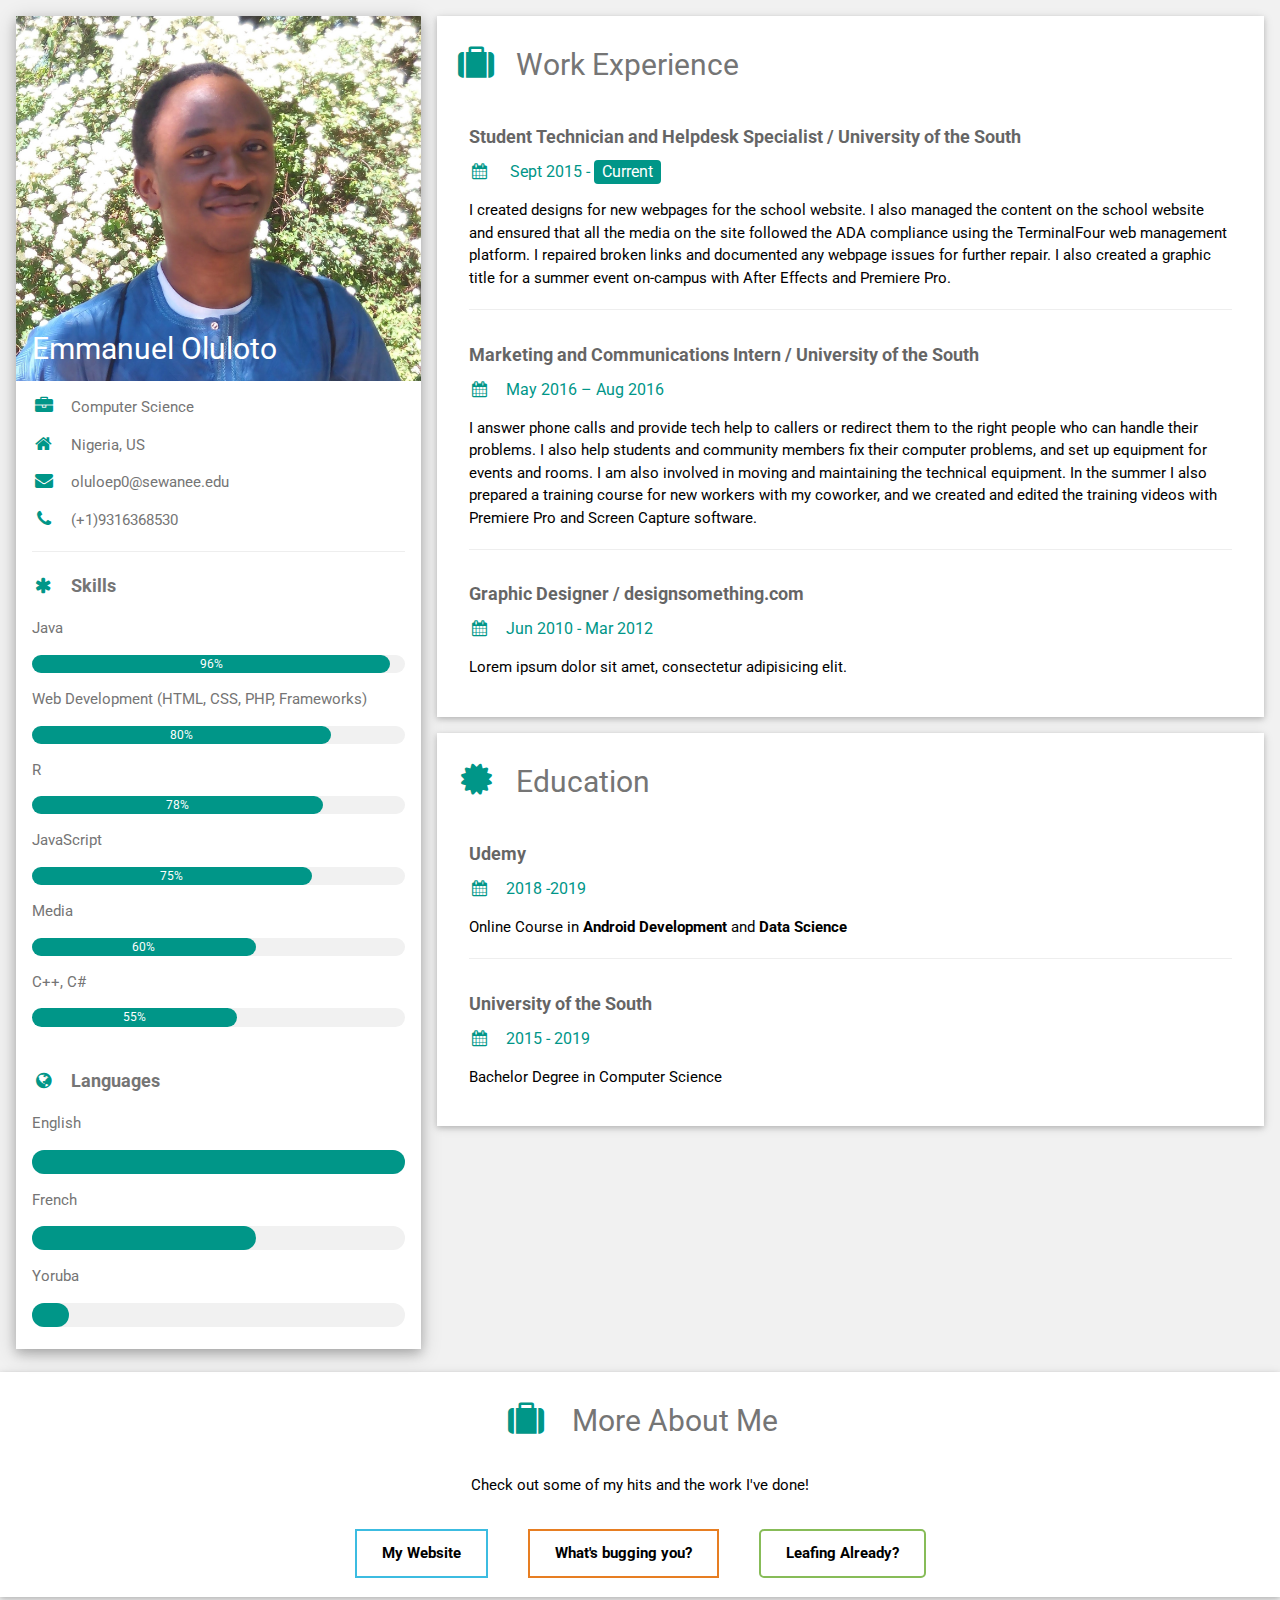
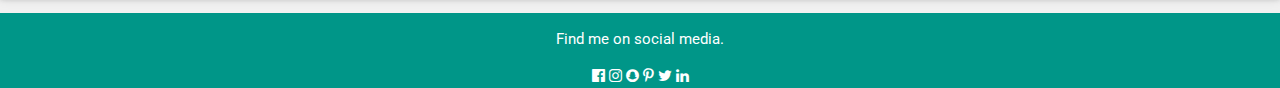
==== index.html @ 3fb33c18 "Initial commit" ====
<!DOCTYPE html>
<html>
<title> Emmanuel Hive Info Page</title>
<meta charset="UTF-8">
<meta name="viewport" content="width=device-width, initial-scale=1">
<link rel="stylesheet" href="https://www.w3schools.com/w3css/4/w3.css">
<link rel='stylesheet' href='https://fonts.googleapis.com/css?family=Roboto'>
<link rel="stylesheet" href="https://cdnjs.cloudflare.com/ajax/libs/font-awesome/4.7.0/css/font-awesome.min.css">
<link rel='stylesheet' href='buttonStyle2.css'>

<link rel="icon"  href="About_Us.png">
<style>
html,body,h1,h2,h3,h4,h5,h6 {font-family: "Roboto", sans-serif}
</style>
<body class="w3-light-grey">

<!-- Page Container -->
<div class="w3-content w3-margin-top" style="max-width:1400px;">

  <!-- The Grid -->
  <div class="w3-row-padding">
  
    <!-- Left Column -->
    <div class="w3-third">
    
      <div class="w3-white w3-text-grey w3-card-4">
        <div class="w3-display-container">
          <img src="me_close.jpg" style="width:100%" alt="Avatar">
          <div class="w3-display-bottomleft w3-container w3-text-black">
            <h2 style="color:white"> Emmanuel Oluloto</h2>
          </div>
        </div>
        <div class="w3-container">
          <p><i class="fa fa-briefcase fa-fw w3-margin-right w3-large w3-text-teal"></i>Computer Science</p>
          <p><i class="fa fa-home fa-fw w3-margin-right w3-large w3-text-teal"></i>Nigeria, US</p>
          <p><i class="fa fa-envelope fa-fw w3-margin-right w3-large w3-text-teal"></i>oluloep0@sewanee.edu</p>
          <p><i class="fa fa-phone fa-fw w3-margin-right w3-large w3-text-teal"></i>(+1)9316368530</p>
          <hr>

          <p class="w3-large"><b><i class="fa fa-asterisk fa-fw w3-margin-right w3-text-teal"></i>Skills</b></p>
          <p>Java</p>
          <div class="w3-light-grey w3-round-xlarge w3-small">
            <div class="w3-container w3-center w3-round-xlarge w3-teal" style="width:96%">96%</div>
          </div>
          <p>Web Development (HTML, CSS, PHP, Frameworks)</p>
          <div class="w3-light-grey w3-round-xlarge w3-small">
            <div class="w3-container w3-center w3-round-xlarge w3-teal" style="width:80%">
              <div class="w3-center w3-text-white">80%</div>
            </div>
          </div>
          <p>R</p>
          <div class="w3-light-grey w3-round-xlarge w3-small">
            <div class="w3-container w3-center w3-round-xlarge w3-teal" style="width:78%">78%</div>
          </div>
          <p>JavaScript</p>
          <div class="w3-light-grey w3-round-xlarge w3-small">
            <div class="w3-container w3-center w3-round-xlarge w3-teal" style="width:75%">75%</div>
          </div>
          <p>Media</p>
          <div class="w3-light-grey w3-round-xlarge w3-small">
            <div class="w3-container w3-center w3-round-xlarge w3-teal" style="width:60%">60%</div>
          </div>
          <p>C++, C#</p>
          <div class="w3-light-grey w3-round-xlarge w3-small">
            <div class="w3-container w3-center w3-round-xlarge w3-teal" style="width:55%">55%</div>
          </div>
          <br>

          <p class="w3-large w3-text-theme"><b><i class="fa fa-globe fa-fw w3-margin-right w3-text-teal"></i>Languages</b></p>
          <p>English</p>
          <div class="w3-light-grey w3-round-xlarge">
            <div class="w3-round-xlarge w3-teal" style="height:24px;width:100%"></div>
          </div>
          <p>French</p>
          <div class="w3-light-grey w3-round-xlarge">
            <div class="w3-round-xlarge w3-teal" style="height:24px;width:60%"></div>
          </div>
          <p>Yoruba</p>
          <div class="w3-light-grey w3-round-xlarge">
            <div class="w3-round-xlarge w3-teal" style="height:24px;width:10%"></div>
          </div>
          <br>
        </div>
      </div><br>

    <!-- End Left Column -->
    </div>

    <!-- Right Column -->
    <div class="w3-twothird">
    
      <div class="w3-container w3-card w3-white w3-margin-bottom">
        <h2 class="w3-text-grey w3-padding-16"><i class="fa fa-suitcase fa-fw w3-margin-right w3-xxlarge w3-text-teal"></i>Work Experience</h2>
        <div class="w3-container">
          <h5 class="w3-opacity"><b>Student Technician and Helpdesk Specialist  / University of the South</b></h5>
          <h6 class="w3-text-teal"><i class="fa fa-calendar fa-fw w3-margin-right"></i> Sept 2015 - <span class="w3-tag w3-teal w3-round">Current</span></h6>
          <p>I created designs for new webpages for the school website. I also managed the content on the school website and 
            ensured that all the media on the site followed the ADA compliance using the TerminalFour web management platform. 
            I repaired broken links and documented any webpage issues for further repair. I also created a graphic title for a 
            summer event on-campus with After Effects and Premiere Pro.</p>
          <hr>
        </div>
        <div class="w3-container">
          <h5 class="w3-opacity"><b>Marketing and Communications Intern /  University of the South</b></h5>
          <h6 class="w3-text-teal"><i class="fa fa-calendar fa-fw w3-margin-right"></i>May 2016 – Aug 2016</h6>
          <p>I answer phone calls and provide tech help to callers or redirect them to the right people who can 
            handle their problems. I also help students and community members fix their computer problems, and set up 
            equipment for events and rooms. I am also involved in moving and maintaining the technical equipment. 
              In the summer I also prepared a training course for new workers with my coworker, and we created and edited
               the training videos with Premiere Pro and Screen Capture software.</p>
          <hr>
        </div>
        <div class="w3-container">
          <h5 class="w3-opacity"><b>Graphic Designer / designsomething.com</b></h5>
          <h6 class="w3-text-teal"><i class="fa fa-calendar fa-fw w3-margin-right"></i>Jun 2010 - Mar 2012</h6>
          <p>Lorem ipsum dolor sit amet, consectetur adipisicing elit. </p><br>
        </div>
      </div>

      <div class="w3-container w3-card w3-white">
        <h2 class="w3-text-grey w3-padding-16"><i class="fa fa-certificate fa-fw w3-margin-right w3-xxlarge w3-text-teal"></i>Education</h2>
        <div class="w3-container">
          <h5 class="w3-opacity"><b>Udemy</b></h5>
          <h6 class="w3-text-teal"><i class="fa fa-calendar fa-fw w3-margin-right"></i>2018 -2019</h6>
          <p>Online Course in <b> Android Development </b> and <b>Data Science</b> </p>
          <hr>
        </div>

        <div class="w3-container">
          <h5 class="w3-opacity"><b> University of the South</b></h5>
          <h6 class="w3-text-teal"><i class="fa fa-calendar fa-fw w3-margin-right"></i>2015 - 2019</h6>
          <p>Bachelor Degree in Computer Science</p><br>
        </div>
      </div>

    <!-- End Right Column -->
    </div>
    
  <!-- End Grid -->
  </div>


  
  <!-- End Page Container -->
</div>
<a  id="mySites"> </a>
  <div class="buttons w3-container w3-card w3-white" style="text-align: center;">
    <h2 class="w3-text-grey w3-padding-16"><i class="fa fa-suitcase fa-fw w3-margin-right w3-xxlarge w3-text-teal"></i> More About Me</h2>

    <p> Check out some of my hits and the work I've done! </p>
    <a class="btn blue transparent effect-down" href="https://icyblaze16.wixsite.com/emmaloto"> My Website </a> 
    <a class="btn orange transparent effect-up" href="http://hive.sewanee.edu/oluloep0/bugproj/buginfo.html"> What's bugging you? </a>
    <a class="btn light-green transparent rounded effect-right" href="http://newsewaneeplants-com.stackstaging.com/"> Leafing Already? </a>
    
  </div>

<footer class="w3-container w3-teal w3-center w3-margin-top">
  <p>Find me on social media.</p>
  <i class="fa fa-facebook-official w3-hover-opacity"></i>
  <i class="fa fa-instagram w3-hover-opacity"></i>
  <i class="fa fa-snapchat w3-hover-opacity"></i>
  <i class="fa fa-pinterest-p w3-hover-opacity"></i>
  <i class="fa fa-twitter w3-hover-opacity"></i>
  <i class="fa fa-linkedin w3-hover-opacity"></i>

</footer>

</body>
</html>
---- buttonStyle2.css ----
/* https://codepen.io/anandaprojapati/full/KgvNvv/ */
.btn {
  background: transparent;
  border: 2px solid transparent;
  box-sizing: border-box;
  cursor: pointer;
  font-size: 1rem;
  font-weight: 700;
  line-height: 1;
  margin: 18px;
  padding: 15px 25px;
  text-align: center;
  text-decoration: none;
  display: inline-block;
  outline: none;
  position: relative;
  top: 0;
  text-shadow: 0 1px 1px rgba(0, 0, 0, 0.5);
  -webkit-transition: all 0.2s ease-in-out 0s;
  -moz-transition: all 0.2s ease-in-out 0s;
  -ms-transition: all 0.2s ease-in-out 0s;
  transition: all 0.2s ease-in-out 0s;
}

.green {
  background: #10bc98;
  color: #fff;
  box-shadow: 0 3px 0 #0c8d72;
}
.green:hover {
  background: #13d7ae;
}
.green:active, .green:focus {
  background: #0fae8d;
}
.green.press-me:active {
  box-shadow: 0 2px 0 #0c8d72;
}
.green.transparent {
  border-color: #10bc98;
}
.green.effect-left:after, .green.effect-right:after, .green.effect-up:after, .green.effect-down:after, .green.effect-horiz:after, .green.effect-vart:after, .green.effect-box:after, .green.effect-down-left:after, .green.effect-up-right:after {
  background: #13d7ae;
}
.green.effect-glow:hover {
  box-shadow: 0 0 10px 0 #10bc98 inset, 0 0 10px 2px #10bc98;
}

.light-green {
  background: #87bc58;
  color: #fff;
  box-shadow: 0 3px 0 #6ea140;
}
.light-green:hover {
  background: #c0da82;
}
.light-green:active, .light-green:focus {
  background: #7fb84d;
}
.light-green.press-me:active {
  box-shadow: 0 2px 0 #6ea140;
}
.light-green.transparent {
  border-color: #87bc58;
}
.light-green.effect-left:after, .light-green.effect-right:after, .light-green.effect-up:after, .light-green.effect-down:after, .light-green.effect-horiz:after, .light-green.effect-vart:after, .light-green.effect-box:after, .light-green.effect-down-left:after, .light-green.effect-up-right:after {
  background: #c0da82;
}
.light-green.effect-glow:hover {
  box-shadow: 0 0 10px 0 #87bc58 inset, 0 0 10px 2px #87bc58;
}

.orange {
  background: #e77e22;
  color: #fff;
  box-shadow: 0 3px 0 #c16515;
}
.orange:hover {
  background: #f6b417;
}
.orange:active, .orange:focus {
  background: #dd7418;
}
.orange.press-me:active {
  box-shadow: 0 2px 0 #c16515;
}
.orange.transparent {
  border-color: #e77e22;
}
.orange.effect-left:after, .orange.effect-right:after, .orange.effect-up:after, .orange.effect-down:after, .orange.effect-horiz:after, .orange.effect-vart:after, .orange.effect-box:after, .orange.effect-down-left:after, .orange.effect-up-right:after {
  background: #f6b417;
}
.orange.effect-glow:hover {
  box-shadow: 0 0 10px 0 #e77e22 inset, 0 0 10px 2px #e77e22;
}

.blue {
  background: #3cbce1;
  color: #fff;
  box-shadow: 0 3px 0 #1fa4cb;
}
.blue:hover {
  background: #56d7ed;
}
.blue:active, .blue:focus {
  background: #2fb7df;
}
.blue.press-me:active {
  box-shadow: 0 2px 0 #1fa4cb;
}
.blue.transparent {
  border-color: #3cbce1;
}
.blue.effect-left:after, .blue.effect-right:after, .blue.effect-up:after, .blue.effect-down:after, .blue.effect-horiz:after, .blue.effect-vart:after, .blue.effect-box:after, .blue.effect-down-left:after, .blue.effect-up-right:after {
  background: #56d7ed;
}
.blue.effect-glow:hover {
  box-shadow: 0 0 10px 0 #3cbce1 inset, 0 0 10px 2px #3cbce1;
}

.purple {
  background: #9a59b5;
  color: #fff;
  box-shadow: 0 3px 0 #7f4497;
}
.purple:hover {
  background: #c472e6;
}
.purple:active, .purple:focus {
  background: #944fb0;
}
.purple.press-me:active {
  box-shadow: 0 2px 0 #7f4497;
}
.purple.transparent {
  border-color: #9a59b5;
}
.purple.effect-left:after, .purple.effect-right:after, .purple.effect-up:after, .purple.effect-down:after, .purple.effect-horiz:after, .purple.effect-vart:after, .purple.effect-box:after, .purple.effect-down-left:after, .purple.effect-up-right:after {
  background: #c472e6;
}
.purple.effect-glow:hover {
  box-shadow: 0 0 10px 0 #9a59b5 inset, 0 0 10px 2px #9a59b5;
}

.yellow {
  background: #fac75a;
  color: #fff;
  box-shadow: 0 3px 0 #f9b629;
}
.yellow:hover {
  background: #fce17a;
}
.yellow:active, .yellow:focus {
  background: #fac24b;
}
.yellow.press-me:active {
  box-shadow: 0 2px 0 #f9b629;
}
.yellow.transparent {
  border-color: #fac75a;
}
.yellow.effect-left:after, .yellow.effect-right:after, .yellow.effect-up:after, .yellow.effect-down:after, .yellow.effect-horiz:after, .yellow.effect-vart:after, .yellow.effect-box:after, .yellow.effect-down-left:after, .yellow.effect-up-right:after {
  background: #fce17a;
}
.yellow.effect-glow:hover {
  box-shadow: 0 0 10px 0 #fac75a inset, 0 0 10px 2px #fac75a;
}

.grey {
  background: #4c4c4c;
  color: #fff;
  box-shadow: 0 3px 0 #333333;
}
.grey:hover {
  background: #747373;
}
.grey:active, .grey:focus {
  background: #444444;
}
.grey.press-me:active {
  box-shadow: 0 2px 0 #333333;
}
.grey.transparent {
  border-color: #4c4c4c;
}
.grey.effect-left:after, .grey.effect-right:after, .grey.effect-up:after, .grey.effect-down:after, .grey.effect-horiz:after, .grey.effect-vart:after, .grey.effect-box:after, .grey.effect-down-left:after, .grey.effect-up-right:after {
  background: #747373;
}
.grey.effect-glow:hover {
  box-shadow: 0 0 10px 0 #4c4c4c inset, 0 0 10px 2px #4c4c4c;
}

.red {
  background: #e84c3d;
  color: #fff;
  box-shadow: 0 3px 0 #d82a1a;
}
.red:hover {
  background: #f57b8a;
}
.red:active, .red:focus {
  background: #e63b2b;
}
.red.press-me:active {
  box-shadow: 0 2px 0 #d82a1a;
}
.red.transparent {
  border-color: #e84c3d;
}
.red.effect-left:after, .red.effect-right:after, .red.effect-up:after, .red.effect-down:after, .red.effect-horiz:after, .red.effect-vart:after, .red.effect-box:after, .red.effect-down-left:after, .red.effect-up-right:after {
  background: #f57b8a;
}
.red.effect-glow:hover {
  box-shadow: 0 0 10px 0 #e84c3d inset, 0 0 10px 2px #e84c3d;
}

.dark-blue {
  background: #34495e;
  color: #fff;
  box-shadow: 0 3px 0 #22303d;
}
.dark-blue:hover {
  background: #425c77;
}
.dark-blue:active, .dark-blue:focus {
  background: #2f4154;
}
.dark-blue.press-me:active {
  box-shadow: 0 2px 0 #22303d;
}
.dark-blue.transparent {
  border-color: #34495e;
}
.dark-blue.effect-left:after, .dark-blue.effect-right:after, .dark-blue.effect-up:after, .dark-blue.effect-down:after, .dark-blue.effect-horiz:after, .dark-blue.effect-vart:after, .dark-blue.effect-box:after, .dark-blue.effect-down-left:after, .dark-blue.effect-up-right:after {
  background: #425c77;
}
.dark-blue.effect-glow:hover {
  box-shadow: 0 0 10px 0 #34495e inset, 0 0 10px 2px #34495e;
}

.ash-grey {
  background: #bec3c7;
  color: #fff;
  box-shadow: 0 3px 0 #a3aaaf;
}
.ash-grey:hover {
  background: #d0d5d9;
}
.ash-grey:active, .ash-grey:focus {
  background: #b0b6bb;
}
.ash-grey.press-me:active {
  box-shadow: 0 2px 0 #a3aaaf;
}
.ash-grey.transparent {
  border-color: #bec3c7;
}
.ash-grey.effect-left:after, .ash-grey.effect-right:after, .ash-grey.effect-up:after, .ash-grey.effect-down:after, .ash-grey.effect-horiz:after, .ash-grey.effect-vart:after, .ash-grey.effect-box:after, .ash-grey.effect-down-left:after, .ash-grey.effect-up-right:after {
  background: #d0d5d9;
}
.ash-grey.effect-glow:hover {
  box-shadow: 0 0 10px 0 #bec3c7 inset, 0 0 10px 2px #bec3c7;
}

.rounded {
  border-radius: 5px;
}
.rounded[class*='effect-']:after {
  border-radius: 5px;
}

.full-rounded {
  border-radius: 20em;
}
.full-rounded[class*='effect-']:after {
  border-radius: 20em;
}

.press-me:active {
  top: 3px;
}

.transparent {
  background: none;
  box-shadow: none;
  text-shadow: none;
  color: #000;
}

[class*='effect-']:hover, [class*='effect-']:active, [class*='effect-']:focus {
  background: none;
}
[class*='effect-']:after {
  content: "";
  position: absolute;
  -webkit-transition: all 0.3s ease 0s;
  -moz-transition: all 0.3s ease 0s;
  -ms-transition: all 0.3s ease 0s;
  transition: all 0.3s ease 0s;
  z-index: -1;
}

.effect-left:after {
  height: 100%;
  left: 0;
  top: 0;
  width: 0;
}

.effect-left:hover:after {
  width: 100%;
}

.effect-right:after {
  height: 100%;
  right: 0;
  top: 0;
  width: 0;
}

.effect-right:hover:after {
  width: 100%;
}

.effect-up:after {
  width: 100%;
  left: 0;
  top: 0;
  height: 0;
}

.effect-up:hover:after {
  height: 100%;
}

.effect-down:after {
  width: 100%;
  left: 0;
  bottom: 0;
  height: 0;
}

.effect-down:hover:after {
  height: 100%;
}

.effect-horiz:after {
  height: 100%;
  left: 50%;
  top: 0;
  width: 0;
}

.effect-horiz:hover:after {
  width: 100%;
  left: 0;
}

.effect-vart:after {
  width: 100%;
  top: 50%;
  left: 0;
  height: 0;
}

.effect-vart:hover:after {
  height: 100%;
  top: 0;
}

.effect-box:after {
  width: 0;
  top: 50%;
  left: 50%;
  height: 0;
}

.effect-box:hover:after {
  width: 100%;
  top: 0;
  left: 0;
  height: 100%;
}

.effect-down-left:after {
  width: 0;
  top: 0;
  left: 0;
  height: 0;
}

.effect-down-left:hover:after {
  width: 100%;
  height: 100%;
}

.effect-up-right:after {
  width: 0;
  right: 0;
  bottom: 0;
  height: 0;
}

.effect-up-right:hover:after {
  width: 100%;
  height: 100%;
}
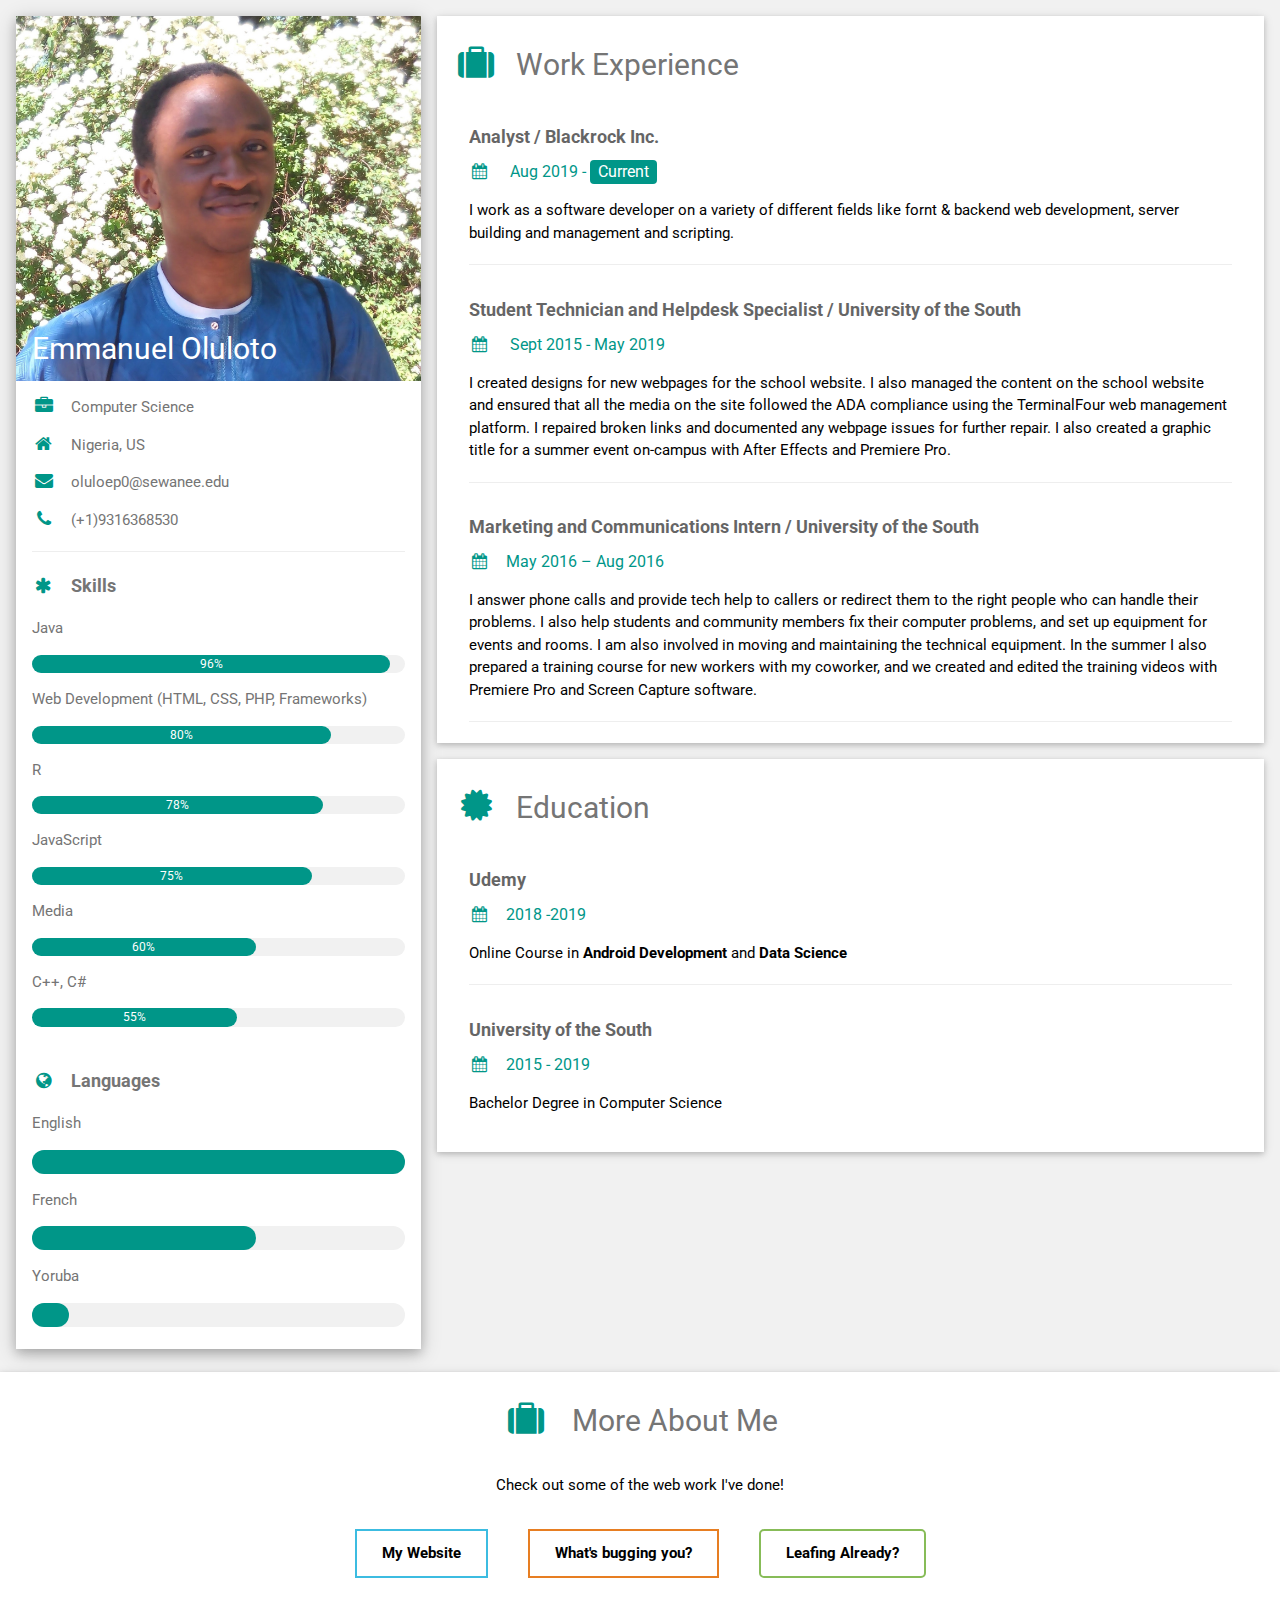
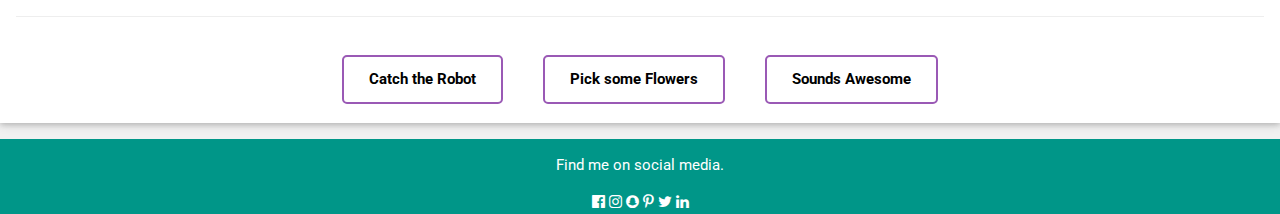
==== commit 022be722: "Added README and more page info" ====
--- a/index.html
+++ b/index.html
@@ -1,6 +1,6 @@
 <!DOCTYPE html>
 <html>
-<title> Emmanuel Hive Info Page</title>
+<title> Emmanuel Oluloto's Bio</title>
 <meta charset="UTF-8">
 <meta name="viewport" content="width=device-width, initial-scale=1">
 <link rel="stylesheet" href="https://www.w3schools.com/w3css/4/w3.css">
@@ -91,9 +91,16 @@
     
       <div class="w3-container w3-card w3-white w3-margin-bottom">
         <h2 class="w3-text-grey w3-padding-16"><i class="fa fa-suitcase fa-fw w3-margin-right w3-xxlarge w3-text-teal"></i>Work Experience</h2>
+
+        <div class="w3-container">
+          <h5 class="w3-opacity"><b> Analyst  / Blackrock Inc. </b></h5>
+          <h6 class="w3-text-teal"><i class="fa fa-calendar fa-fw w3-margin-right"></i> Aug 2019 - <span class="w3-tag w3-teal w3-round">Current</span></h6>
+          <p> I work as a software developer on a variety of different fields like fornt & backend web development, server building and management and scripting.</p>
+          <hr>
+        </div>        
         <div class="w3-container">
           <h5 class="w3-opacity"><b>Student Technician and Helpdesk Specialist  / University of the South</b></h5>
-          <h6 class="w3-text-teal"><i class="fa fa-calendar fa-fw w3-margin-right"></i> Sept 2015 - <span class="w3-tag w3-teal w3-round">Current</span></h6>
+          <h6 class="w3-text-teal"><i class="fa fa-calendar fa-fw w3-margin-right"></i> Sept 2015 - May 2019</h6>
           <p>I created designs for new webpages for the school website. I also managed the content on the school website and 
             ensured that all the media on the site followed the ADA compliance using the TerminalFour web management platform. 
             I repaired broken links and documented any webpage issues for further repair. I also created a graphic title for a 
@@ -110,11 +117,12 @@
                the training videos with Premiere Pro and Screen Capture software.</p>
           <hr>
         </div>
-        <div class="w3-container">
+<!--         <div class="w3-container">
           <h5 class="w3-opacity"><b>Graphic Designer / designsomething.com</b></h5>
           <h6 class="w3-text-teal"><i class="fa fa-calendar fa-fw w3-margin-right"></i>Jun 2010 - Mar 2012</h6>
           <p>Lorem ipsum dolor sit amet, consectetur adipisicing elit. </p><br>
-        </div>
+        </div> -->
+
       </div>
 
       <div class="w3-container w3-card w3-white">
@@ -143,14 +151,18 @@
   
   <!-- End Page Container -->
 </div>
-<a  id="mySites"> </a>
+<!-- <a  id="mySites"> </a> -->
   <div class="buttons w3-container w3-card w3-white" style="text-align: center;">
     <h2 class="w3-text-grey w3-padding-16"><i class="fa fa-suitcase fa-fw w3-margin-right w3-xxlarge w3-text-teal"></i> More About Me</h2>
 
-    <p> Check out some of my hits and the work I've done! </p>
+    <p id="mySites"> Check out some of the web work I've done! </p>
     <a class="btn blue transparent effect-down" href="https://icyblaze16.wixsite.com/emmaloto"> My Website </a> 
     <a class="btn orange transparent effect-up" href="http://hive.sewanee.edu/oluloep0/bugproj/buginfo.html"> What's bugging you? </a>
     <a class="btn light-green transparent rounded effect-right" href="http://newsewaneeplants-com.stackstaging.com/"> Leafing Already? </a>
+    <hr>
+    <a class="btn purple transparent rounded effect-right" href="http://hive.sewanee.edu/oluloep0/web-projects/Robo-Click/"> Catch the Robot </a>
+    <a class="btn purple transparent rounded effect-right" href="http://hive.sewanee.edu/oluloep0/web-projects/Flower_Picker/"> Pick some Flowers </a>
+    <a class="btn purple transparent rounded effect-right" href="http://hive.sewanee.edu/oluloep0/web-projects/Audio_Player/"> Sounds Awesome </a>
     
   </div>
 
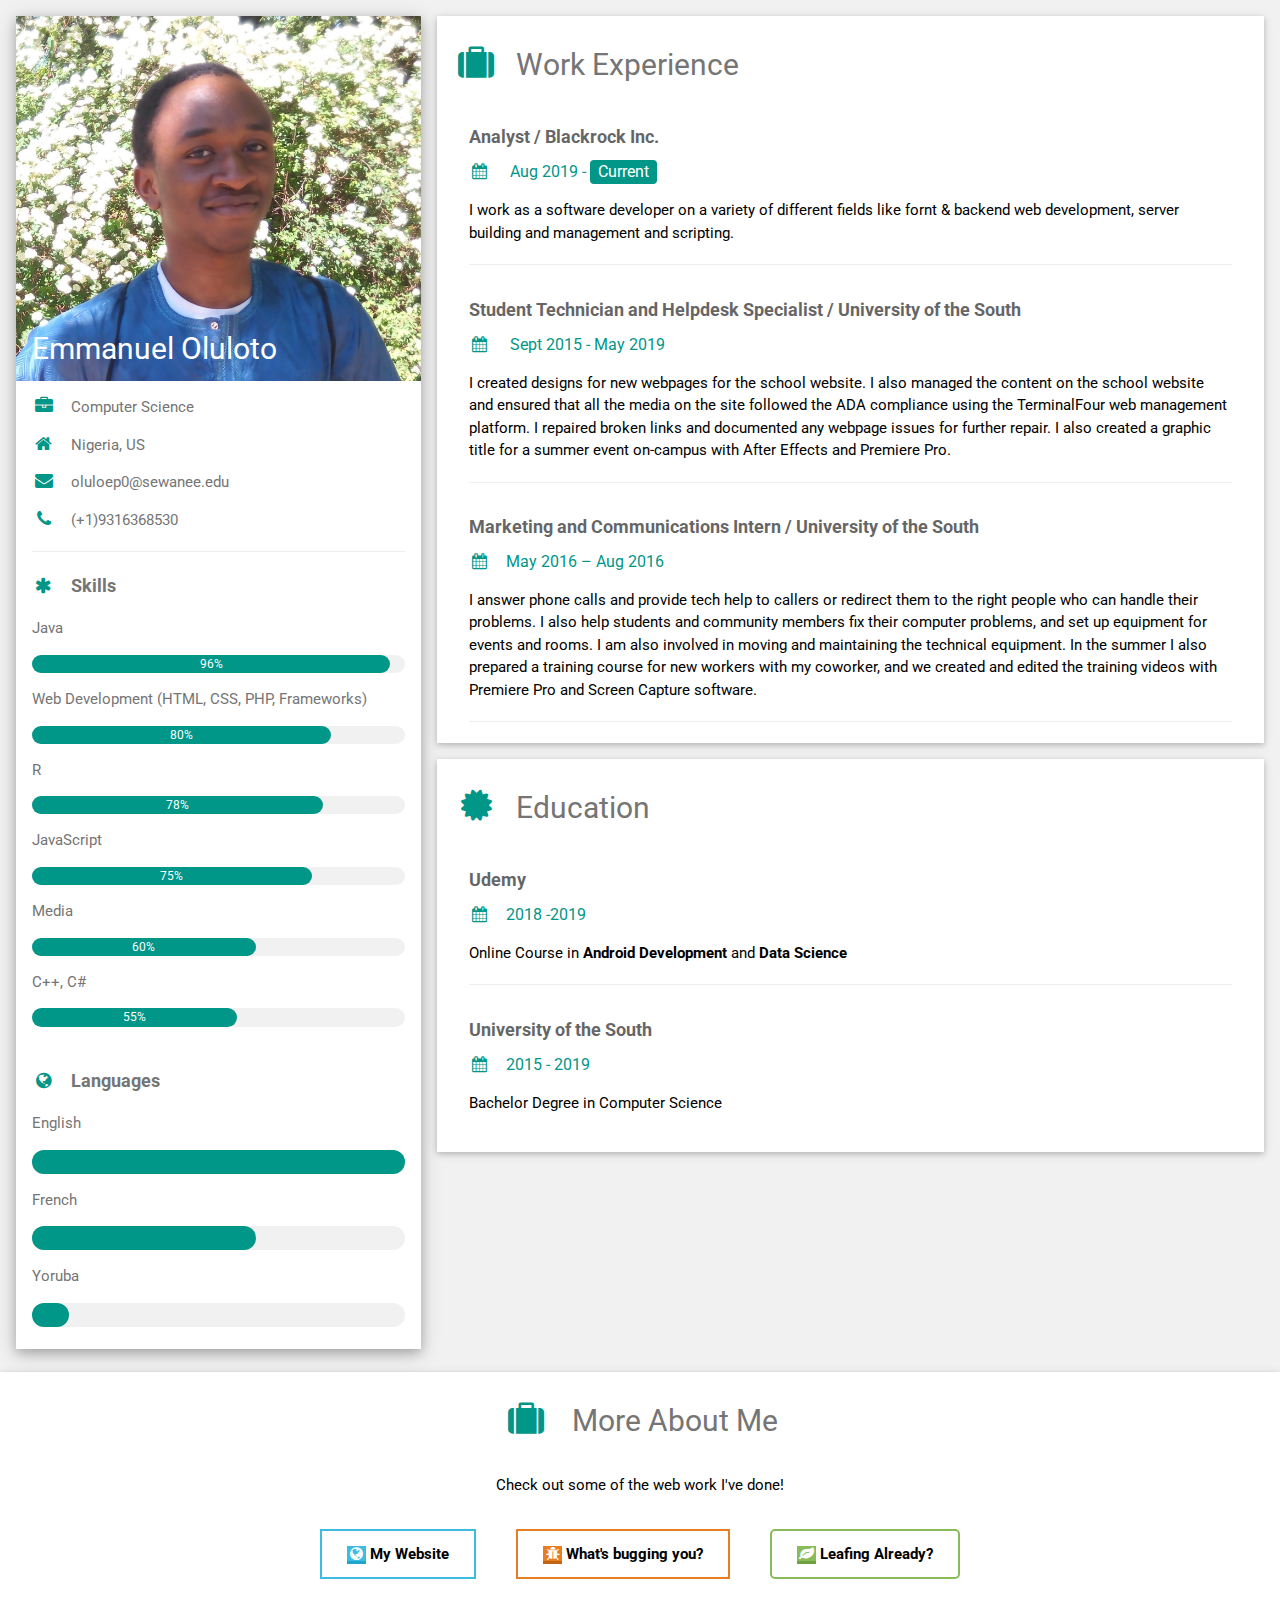
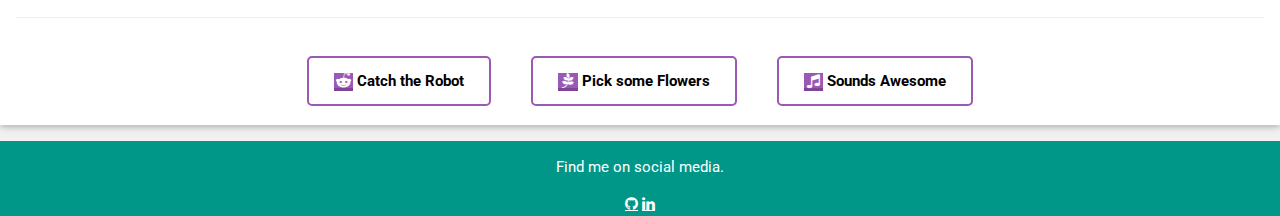
==== commit c7e7e61b: "Made a few asthetic changes" ====
--- a/index.html
+++ b/index.html
@@ -6,7 +6,7 @@
 <link rel="stylesheet" href="https://www.w3schools.com/w3css/4/w3.css">
 <link rel='stylesheet' href='https://fonts.googleapis.com/css?family=Roboto'>
 <link rel="stylesheet" href="https://cdnjs.cloudflare.com/ajax/libs/font-awesome/4.7.0/css/font-awesome.min.css">
-<link rel='stylesheet' href='buttonStyle2.css'>
+<link rel='stylesheet' href='buttonStyleCustom.css'>
 
 <link rel="icon"  href="About_Us.png">
 <style>
@@ -151,29 +151,26 @@
   
   <!-- End Page Container -->
 </div>
-<!-- <a  id="mySites"> </a> -->
+<!-- <a  id="myWebApps"> </a> -->
+<!-- Looking for icon guide? https://fontawesome.com/v4.7.0/icons/ -->
   <div class="buttons w3-container w3-card w3-white" style="text-align: center;">
     <h2 class="w3-text-grey w3-padding-16"><i class="fa fa-suitcase fa-fw w3-margin-right w3-xxlarge w3-text-teal"></i> More About Me</h2>
 
-    <p id="mySites"> Check out some of the web work I've done! </p>
-    <a class="btn blue transparent effect-down" href="https://icyblaze16.wixsite.com/emmaloto"> My Website </a> 
-    <a class="btn orange transparent effect-up" href="http://hive.sewanee.edu/oluloep0/bugproj/buginfo.html"> What's bugging you? </a>
-    <a class="btn light-green transparent rounded effect-right" href="http://newsewaneeplants-com.stackstaging.com/"> Leafing Already? </a>
+    <p id="myWebApps"> Check out some of the web work I've done! </p>
+    <a class="btn blue transparent effect-down" href="https://icyblaze16.wixsite.com/emmaloto"> <span class="fa fa-globe fa-fw blue"></span> My Website </a> 
+    <a class="btn orange transparent effect-up" href="http://hive.sewanee.edu/oluloep0/bugproj/buginfo.html"> <span class="fa fa-bug fa-fw orange"></span> What's bugging you? </a>
+    <a class="btn light-green transparent rounded effect-right" href="http://newsewaneeplants-com.stackstaging.com/"> <span class="fa fa-leaf fa-fw light-green"></span>  Leafing Already? </a>
     <hr>
-    <a class="btn purple transparent rounded effect-right" href="http://hive.sewanee.edu/oluloep0/web-projects/Robo-Click/"> Catch the Robot </a>
-    <a class="btn purple transparent rounded effect-right" href="http://hive.sewanee.edu/oluloep0/web-projects/Flower_Picker/"> Pick some Flowers </a>
-    <a class="btn purple transparent rounded effect-right" href="http://hive.sewanee.edu/oluloep0/web-projects/Audio_Player/"> Sounds Awesome </a>
+    <a class="btn purple transparent rounded effect-right" href="http://hive.sewanee.edu/oluloep0/web-projects/Robo-Click/"> <span class="fa fa-reddit-alien fa-fw purple"></span>  Catch the Robot </a>
+    <a class="btn purple transparent rounded effect-right" href="http://hive.sewanee.edu/oluloep0/web-projects/Flower_Picker/"> <span class="fa fa-pagelines fa-fw purple"></span>  Pick some Flowers </a>
+    <a class="btn purple transparent rounded effect-right" href="http://hive.sewanee.edu/oluloep0/web-projects/Audio_Player/"> <span class="fa fa-music fa-fw purple"></span> Sounds Awesome </a>
     
   </div>
 
 <footer class="w3-container w3-teal w3-center w3-margin-top">
   <p>Find me on social media.</p>
-  <i class="fa fa-facebook-official w3-hover-opacity"></i>
-  <i class="fa fa-instagram w3-hover-opacity"></i>
-  <i class="fa fa-snapchat w3-hover-opacity"></i>
-  <i class="fa fa-pinterest-p w3-hover-opacity"></i>
-  <i class="fa fa-twitter w3-hover-opacity"></i>
-  <i class="fa fa-linkedin w3-hover-opacity"></i>
+  <a class="fa fa-github   w3-hover-opacity" href="https://github.com/Emmaloto" >  </a>
+  <a class="fa fa-linkedin w3-hover-opacity" href="https://www.linkedin.com/in/emmanuel-oluloto-9482a4102/" >  </a>
 
 </footer>
 
--- a/buttonStyleCustom.css
+++ b/buttonStyleCustom.css
@@ -0,0 +1,407 @@
+/* https://codepen.io/anandaprojapati/full/KgvNvv/ */
+.btn {
+  background: transparent;
+  border: 2px solid transparent;
+  box-sizing: border-box;
+  cursor: pointer;
+  font-size: 1rem;
+  font-weight: 700;
+  line-height: 1;
+  margin: 18px;
+  padding: 15px 25px;
+  text-align: center;
+  text-decoration: none;
+  display: inline-block;
+  outline: none;
+  position: relative;
+  top: 0;
+  text-shadow: 0 1px 1px rgba(0, 0, 0, 0.5);
+  -webkit-transition: all 0.2s ease-in-out 0s;
+  -moz-transition: all 0.2s ease-in-out 0s;
+  -ms-transition: all 0.2s ease-in-out 0s;
+  transition: all 0.2s ease-in-out 0s;
+}
+
+.green {
+  background: #10bc98;
+  color: #fff;
+  box-shadow: 0 3px 0 #0c8d72;
+}
+.green:hover {
+  background: #13d7ae;
+}
+.green:active, .green:focus {
+  background: #0fae8d;
+}
+.green.press-me:active {
+  box-shadow: 0 2px 0 #0c8d72;
+}
+.green.transparent {
+  border-color: #10bc98;
+}
+.green.effect-left:after, .green.effect-right:after, .green.effect-up:after, .green.effect-down:after, .green.effect-horiz:after, .green.effect-vart:after, .green.effect-box:after, .green.effect-down-left:after, .green.effect-up-right:after {
+  background: #13d7ae;
+}
+.green.effect-glow:hover {
+  box-shadow: 0 0 10px 0 #10bc98 inset, 0 0 10px 2px #10bc98;
+}
+
+.light-green {
+  background: #87bc58;
+  color: #fff;
+  box-shadow: 0 3px 0 #6ea140;
+}
+.light-green:hover {
+  background: #c0da82;
+}
+.light-green:active, .light-green:focus {
+  background: #7fb84d;
+}
+.light-green.press-me:active {
+  box-shadow: 0 2px 0 #6ea140;
+}
+.light-green.transparent {
+  border-color: #87bc58;
+}
+.light-green.effect-left:after, .light-green.effect-right:after, .light-green.effect-up:after, .light-green.effect-down:after, .light-green.effect-horiz:after, .light-green.effect-vart:after, .light-green.effect-box:after, .light-green.effect-down-left:after, .light-green.effect-up-right:after {
+  background: #c0da82;
+}
+.light-green.effect-glow:hover {
+  box-shadow: 0 0 10px 0 #87bc58 inset, 0 0 10px 2px #87bc58;
+}
+
+.orange {
+  background: #e77e22;
+  color: #fff;
+  box-shadow: 0 3px 0 #c16515;
+}
+.orange:hover {
+  background: #f6b417;
+}
+.orange:active, .orange:focus {
+  background: #dd7418;
+}
+.orange.press-me:active {
+  box-shadow: 0 2px 0 #c16515;
+}
+.orange.transparent {
+  border-color: #e77e22;
+}
+.orange.effect-left:after, .orange.effect-right:after, .orange.effect-up:after, .orange.effect-down:after, .orange.effect-horiz:after, .orange.effect-vart:after, .orange.effect-box:after, .orange.effect-down-left:after, .orange.effect-up-right:after {
+  background: #f6b417;
+}
+.orange.effect-glow:hover {
+  box-shadow: 0 0 10px 0 #e77e22 inset, 0 0 10px 2px #e77e22;
+}
+
+.blue {
+  background: #3cbce1;
+  color: #fff;
+  box-shadow: 0 3px 0 #1fa4cb;
+}
+.blue:hover {
+  background: #56d7ed;
+}
+.blue:active, .blue:focus {
+  background: #2fb7df;
+}
+.blue.press-me:active {
+  box-shadow: 0 2px 0 #1fa4cb;
+}
+.blue.transparent {
+  border-color: #3cbce1;
+}
+.blue.effect-left:after, .blue.effect-right:after, .blue.effect-up:after, .blue.effect-down:after, .blue.effect-horiz:after, .blue.effect-vart:after, .blue.effect-box:after, .blue.effect-down-left:after, .blue.effect-up-right:after {
+  background: #56d7ed;
+}
+.blue.effect-glow:hover {
+  box-shadow: 0 0 10px 0 #3cbce1 inset, 0 0 10px 2px #3cbce1;
+}
+
+.purple {
+  background: #9a59b5;
+  color: #fff;
+  box-shadow: 0 3px 0 #7f4497;
+}
+.purple:hover {
+  background: #c472e6;
+}
+.purple:active, .purple:focus {
+  background: #944fb0;
+}
+.purple.press-me:active {
+  box-shadow: 0 2px 0 #7f4497;
+}
+.purple.transparent {
+  border-color: #9a59b5;
+}
+.purple.effect-left:after, .purple.effect-right:after, .purple.effect-up:after, .purple.effect-down:after, .purple.effect-horiz:after, .purple.effect-vart:after, .purple.effect-box:after, .purple.effect-down-left:after, .purple.effect-up-right:after {
+  background: #c472e6;
+}
+.purple.effect-glow:hover {
+  box-shadow: 0 0 10px 0 #9a59b5 inset, 0 0 10px 2px #9a59b5;
+}
+
+.yellow {
+  background: #fac75a;
+  color: #fff;
+  box-shadow: 0 3px 0 #f9b629;
+}
+.yellow:hover {
+  background: #fce17a;
+}
+.yellow:active, .yellow:focus {
+  background: #fac24b;
+}
+.yellow.press-me:active {
+  box-shadow: 0 2px 0 #f9b629;
+}
+.yellow.transparent {
+  border-color: #fac75a;
+}
+.yellow.effect-left:after, .yellow.effect-right:after, .yellow.effect-up:after, .yellow.effect-down:after, .yellow.effect-horiz:after, .yellow.effect-vart:after, .yellow.effect-box:after, .yellow.effect-down-left:after, .yellow.effect-up-right:after {
+  background: #fce17a;
+}
+.yellow.effect-glow:hover {
+  box-shadow: 0 0 10px 0 #fac75a inset, 0 0 10px 2px #fac75a;
+}
+
+.grey {
+  background: #4c4c4c;
+  color: #fff;
+  box-shadow: 0 3px 0 #333333;
+}
+.grey:hover {
+  background: #747373;
+}
+.grey:active, .grey:focus {
+  background: #444444;
+}
+.grey.press-me:active {
+  box-shadow: 0 2px 0 #333333;
+}
+.grey.transparent {
+  border-color: #4c4c4c;
+}
+.grey.effect-left:after, .grey.effect-right:after, .grey.effect-up:after, .grey.effect-down:after, .grey.effect-horiz:after, .grey.effect-vart:after, .grey.effect-box:after, .grey.effect-down-left:after, .grey.effect-up-right:after {
+  background: #747373;
+}
+.grey.effect-glow:hover {
+  box-shadow: 0 0 10px 0 #4c4c4c inset, 0 0 10px 2px #4c4c4c;
+}
+
+.red {
+  background: #e84c3d;
+  color: #fff;
+  box-shadow: 0 3px 0 #d82a1a;
+}
+.red:hover {
+  background: #f57b8a;
+}
+.red:active, .red:focus {
+  background: #e63b2b;
+}
+.red.press-me:active {
+  box-shadow: 0 2px 0 #d82a1a;
+}
+.red.transparent {
+  border-color: #e84c3d;
+}
+.red.effect-left:after, .red.effect-right:after, .red.effect-up:after, .red.effect-down:after, .red.effect-horiz:after, .red.effect-vart:after, .red.effect-box:after, .red.effect-down-left:after, .red.effect-up-right:after {
+  background: #f57b8a;
+}
+.red.effect-glow:hover {
+  box-shadow: 0 0 10px 0 #e84c3d inset, 0 0 10px 2px #e84c3d;
+}
+
+.dark-blue {
+  background: #34495e;
+  color: #fff;
+  box-shadow: 0 3px 0 #22303d;
+}
+.dark-blue:hover {
+  background: #425c77;
+}
+.dark-blue:active, .dark-blue:focus {
+  background: #2f4154;
+}
+.dark-blue.press-me:active {
+  box-shadow: 0 2px 0 #22303d;
+}
+.dark-blue.transparent {
+  border-color: #34495e;
+}
+.dark-blue.effect-left:after, .dark-blue.effect-right:after, .dark-blue.effect-up:after, .dark-blue.effect-down:after, .dark-blue.effect-horiz:after, .dark-blue.effect-vart:after, .dark-blue.effect-box:after, .dark-blue.effect-down-left:after, .dark-blue.effect-up-right:after {
+  background: #425c77;
+}
+.dark-blue.effect-glow:hover {
+  box-shadow: 0 0 10px 0 #34495e inset, 0 0 10px 2px #34495e;
+}
+
+.ash-grey {
+  background: #bec3c7;
+  color: #fff;
+  box-shadow: 0 3px 0 #a3aaaf;
+}
+.ash-grey:hover {
+  background: #d0d5d9;
+}
+.ash-grey:active, .ash-grey:focus {
+  background: #b0b6bb;
+}
+.ash-grey.press-me:active {
+  box-shadow: 0 2px 0 #a3aaaf;
+}
+.ash-grey.transparent {
+  border-color: #bec3c7;
+}
+.ash-grey.effect-left:after, .ash-grey.effect-right:after, .ash-grey.effect-up:after, .ash-grey.effect-down:after, .ash-grey.effect-horiz:after, .ash-grey.effect-vart:after, .ash-grey.effect-box:after, .ash-grey.effect-down-left:after, .ash-grey.effect-up-right:after {
+  background: #d0d5d9;
+}
+.ash-grey.effect-glow:hover {
+  box-shadow: 0 0 10px 0 #bec3c7 inset, 0 0 10px 2px #bec3c7;
+}
+
+.rounded {
+  border-radius: 5px;
+}
+.rounded[class*='effect-']:after {
+  border-radius: 5px;
+}
+
+.full-rounded {
+  border-radius: 20em;
+}
+.full-rounded[class*='effect-']:after {
+  border-radius: 20em;
+}
+
+.press-me:active {
+  top: 3px;
+}
+
+.transparent {
+  background: none;
+  box-shadow: none;
+  text-shadow: none;
+  color: #000;
+}
+
+[class*='effect-']:hover, [class*='effect-']:active, [class*='effect-']:focus {
+  background: none;
+}
+[class*='effect-']:after {
+  content: "";
+  position: absolute;
+  -webkit-transition: all 0.3s ease 0s;
+  -moz-transition: all 0.3s ease 0s;
+  -ms-transition: all 0.3s ease 0s;
+  transition: all 0.3s ease 0s;
+  z-index: -1;
+}
+
+.effect-left:after {
+  height: 100%;
+  left: 0;
+  top: 0;
+  width: 0;
+}
+
+.effect-left:hover:after {
+  width: 100%;
+}
+
+.effect-right:after {
+  height: 100%;
+  right: 0;
+  top: 0;
+  width: 0;
+}
+
+.effect-right:hover:after {
+  width: 100%;
+}
+
+.effect-up:after {
+  width: 100%;
+  left: 0;
+  top: 0;
+  height: 0;
+}
+
+.effect-up:hover:after {
+  height: 100%;
+}
+
+.effect-down:after {
+  width: 100%;
+  left: 0;
+  bottom: 0;
+  height: 0;
+}
+
+.effect-down:hover:after {
+  height: 100%;
+}
+
+.effect-horiz:after {
+  height: 100%;
+  left: 50%;
+  top: 0;
+  width: 0;
+}
+
+.effect-horiz:hover:after {
+  width: 100%;
+  left: 0;
+}
+
+.effect-vart:after {
+  width: 100%;
+  top: 50%;
+  left: 0;
+  height: 0;
+}
+
+.effect-vart:hover:after {
+  height: 100%;
+  top: 0;
+}
+
+.effect-box:after {
+  width: 0;
+  top: 50%;
+  left: 50%;
+  height: 0;
+}
+
+.effect-box:hover:after {
+  width: 100%;
+  top: 0;
+  left: 0;
+  height: 100%;
+}
+
+.effect-down-left:after {
+  width: 0;
+  top: 0;
+  left: 0;
+  height: 0;
+}
+
+.effect-down-left:hover:after {
+  width: 100%;
+  height: 100%;
+}
+
+.effect-up-right:after {
+  width: 0;
+  right: 0;
+  bottom: 0;
+  height: 0;
+}
+
+.effect-up-right:hover:after {
+  width: 100%;
+  height: 100%;
+}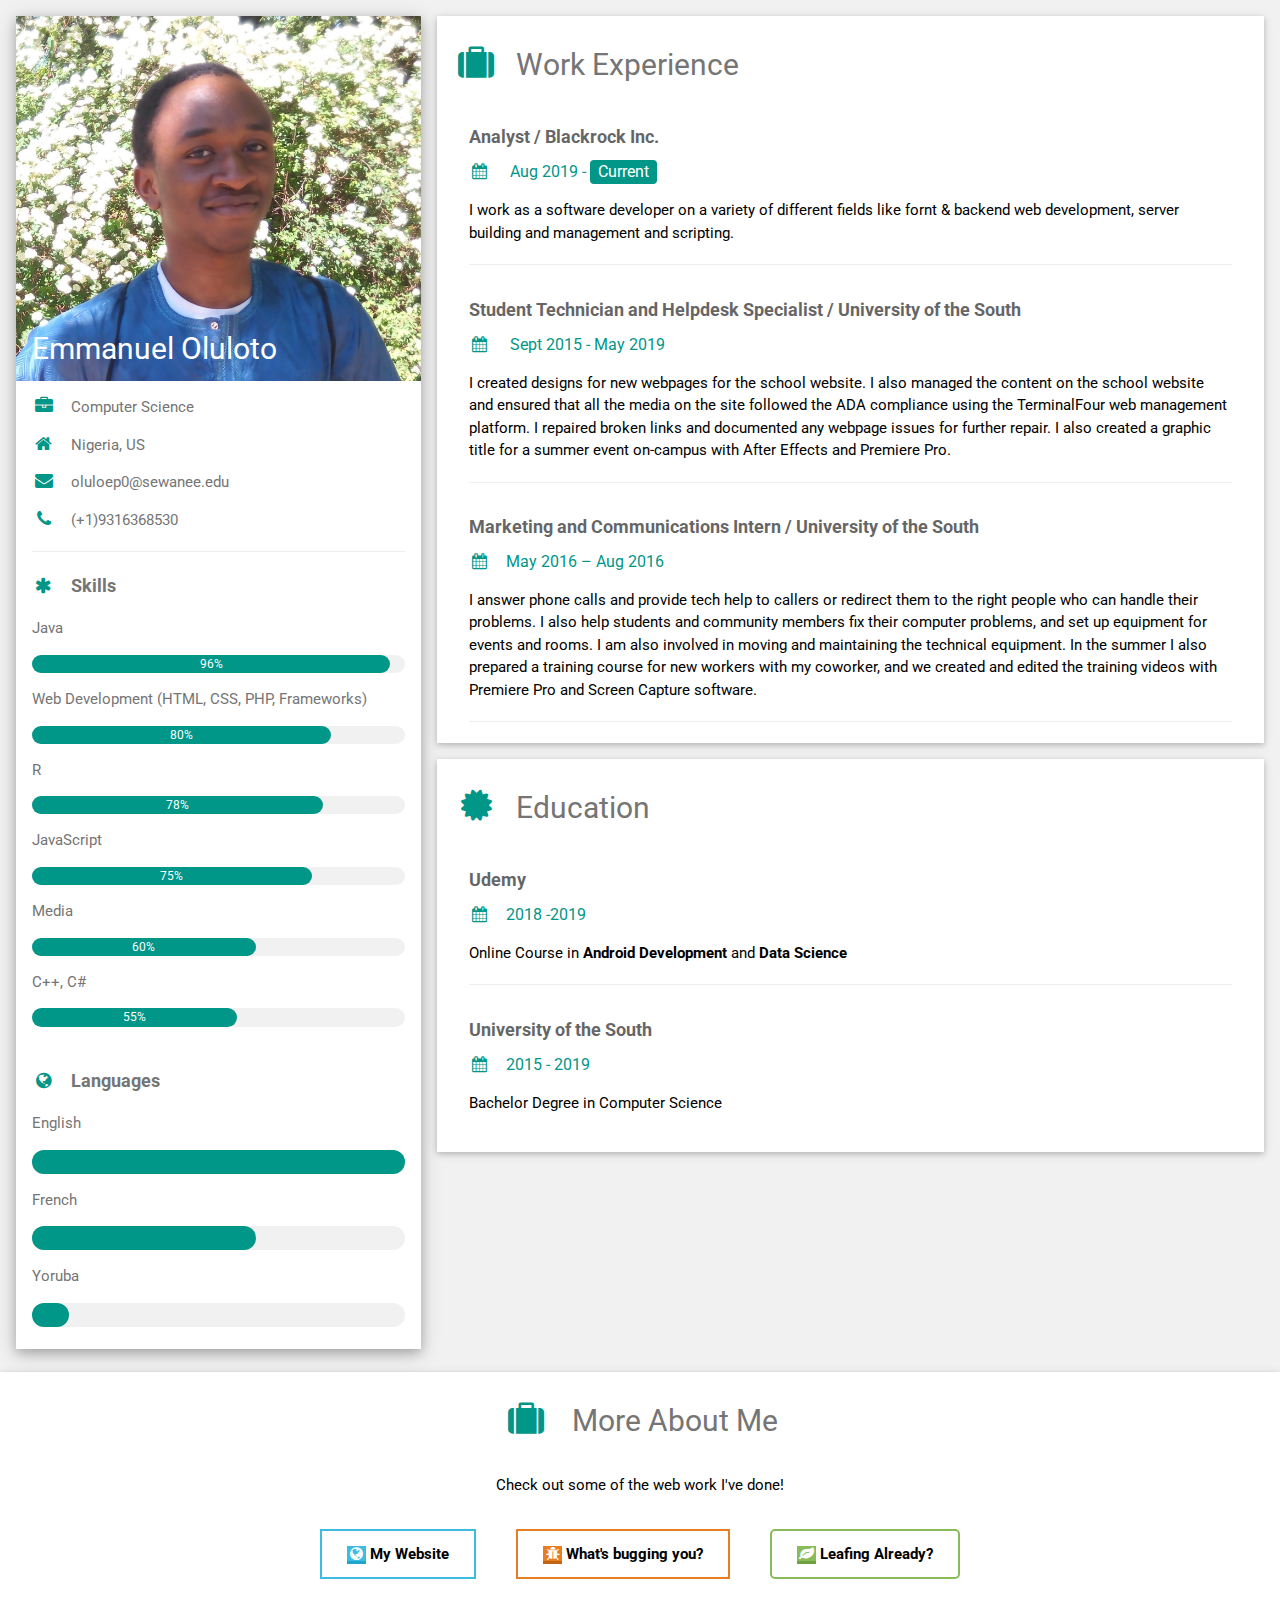
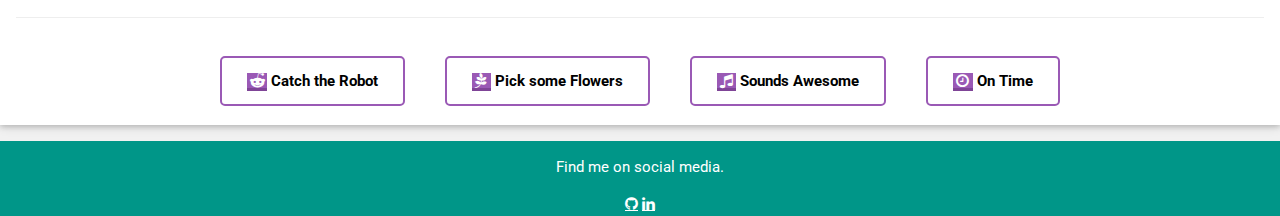
==== commit 2fdb683a: "Added time format app for easy access" ====
--- a/index.html
+++ b/index.html
@@ -164,6 +164,7 @@
     <a class="btn purple transparent rounded effect-right" href="http://hive.sewanee.edu/oluloep0/web-projects/Robo-Click/"> <span class="fa fa-reddit-alien fa-fw purple"></span>  Catch the Robot </a>
     <a class="btn purple transparent rounded effect-right" href="http://hive.sewanee.edu/oluloep0/web-projects/Flower_Picker/"> <span class="fa fa-pagelines fa-fw purple"></span>  Pick some Flowers </a>
     <a class="btn purple transparent rounded effect-right" href="http://hive.sewanee.edu/oluloep0/web-projects/Audio_Player/"> <span class="fa fa-music fa-fw purple"></span> Sounds Awesome </a>
+    <a class="btn purple transparent rounded effect-right" href="apps/timeFormats/"> <span class="fa fa-clock-o fa-fw purple"></span> On Time </a>
     
   </div>
 
